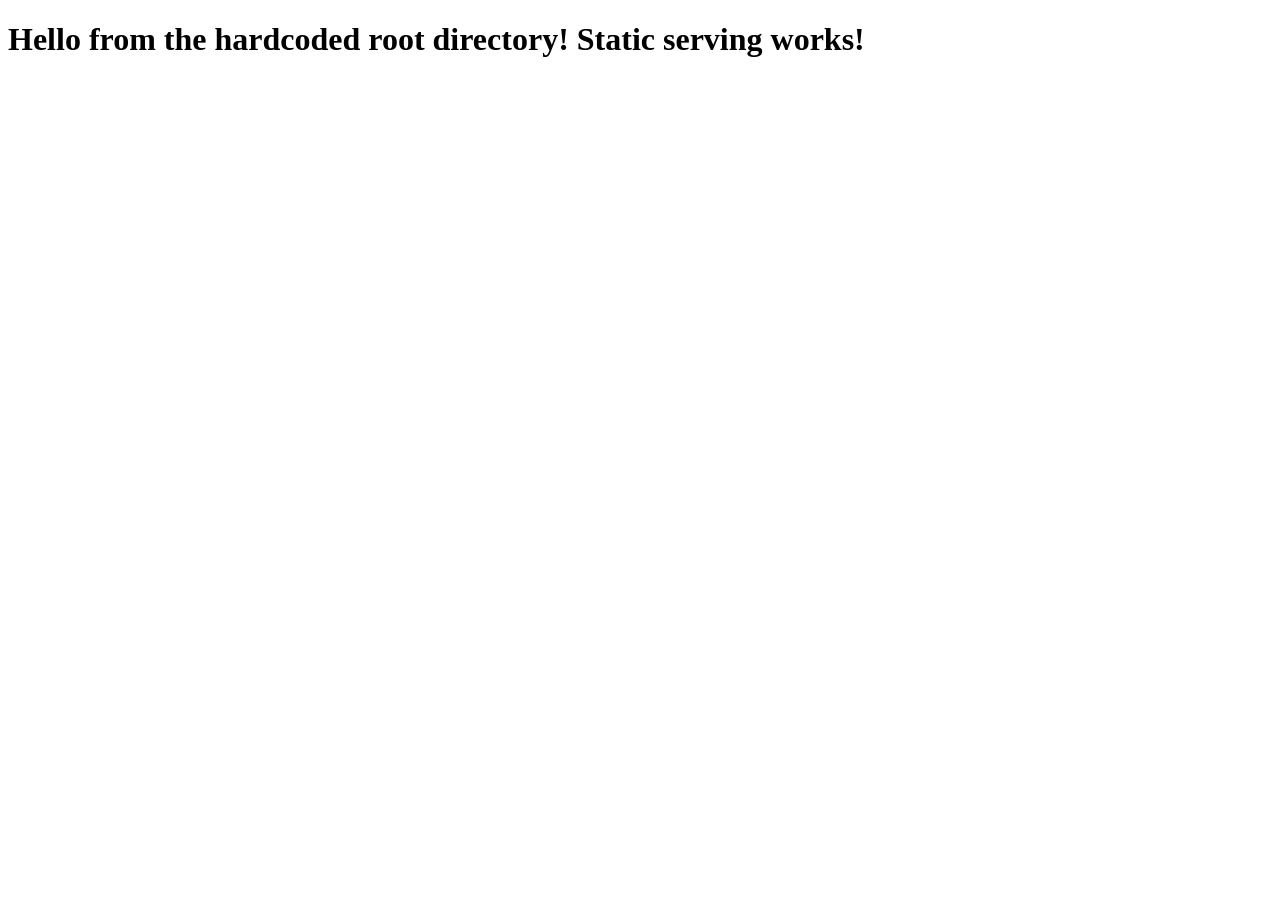
==== www/index.html @ 0a01887b "File for test" ====
<!DOCTYPE html>
<html lang="en">
<head>
    <meta charset="UTF-8">
    <meta name="viewport" content="width=device-width, initial-scale=1.0">
    <title>Document</title>
</head>
<body>
    <h1>Hello from the hardcoded root directory! Static serving works!</h1>
</body>
</html>
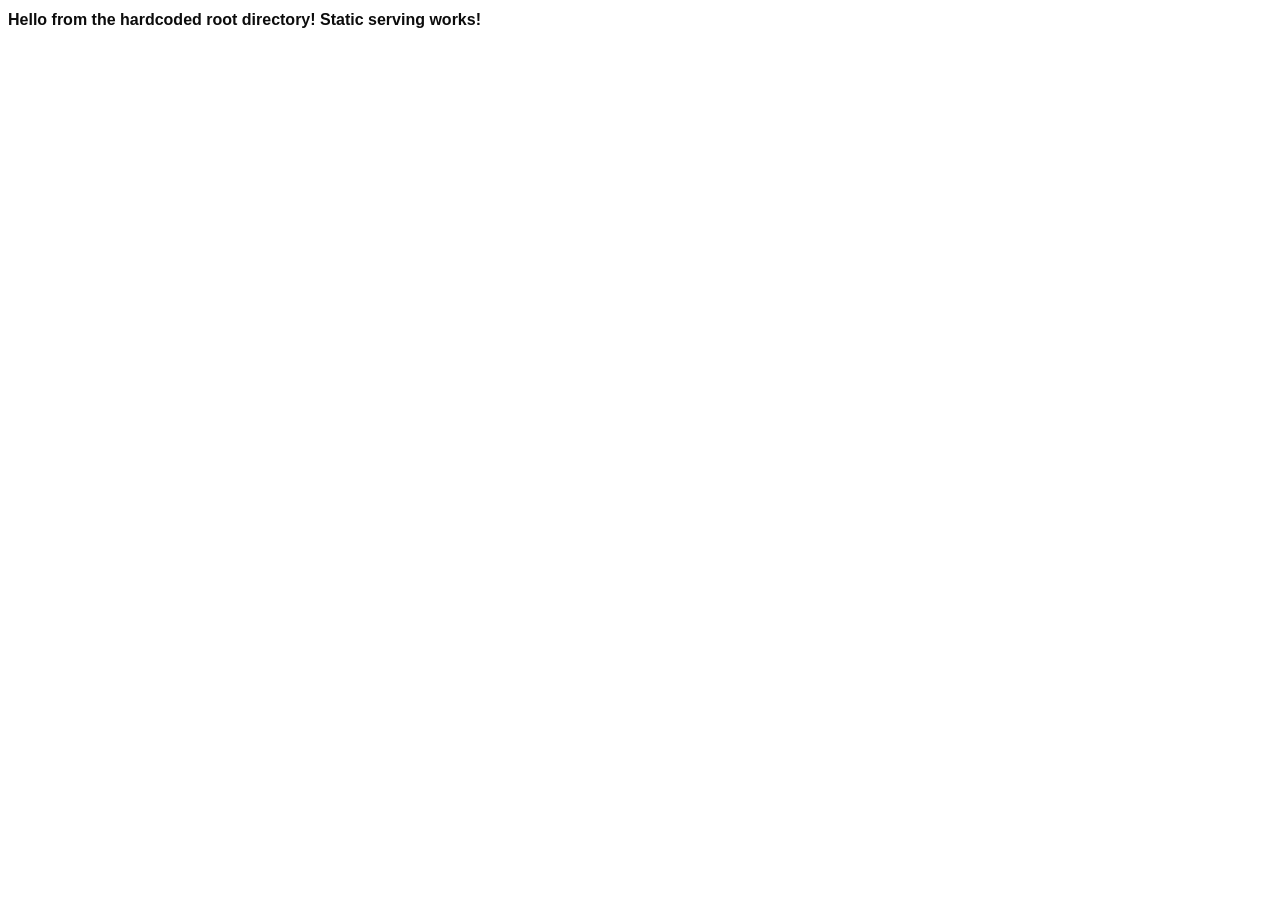
==== commit 98ced638: "Test Prettier extension" ====
--- a/www/index.html
+++ b/www/index.html
@@ -1,11 +1,17 @@
 <!DOCTYPE html>
 <html lang="en">
+
 <head>
     <meta charset="UTF-8">
     <meta name="viewport" content="width=device-width, initial-scale=1.0">
+    <link rel="stylesheet" href="style.css">
     <title>Document</title>
 </head>
+
 <body>
     <h1>Hello from the hardcoded root directory! Static serving works!</h1>
+
+    <script src="index.js"></script>
 </body>
+
 </html>
--- a/www/style.css
+++ b/www/style.css
@@ -0,0 +1,7 @@
+
+h1 {
+    font-family: 'Segoe UI', Tahoma, Geneva, Verdana, sans-serif;
+    font-size: medium;
+    font-weight: bold;
+    color: rgb(12, 12, 12);
+}
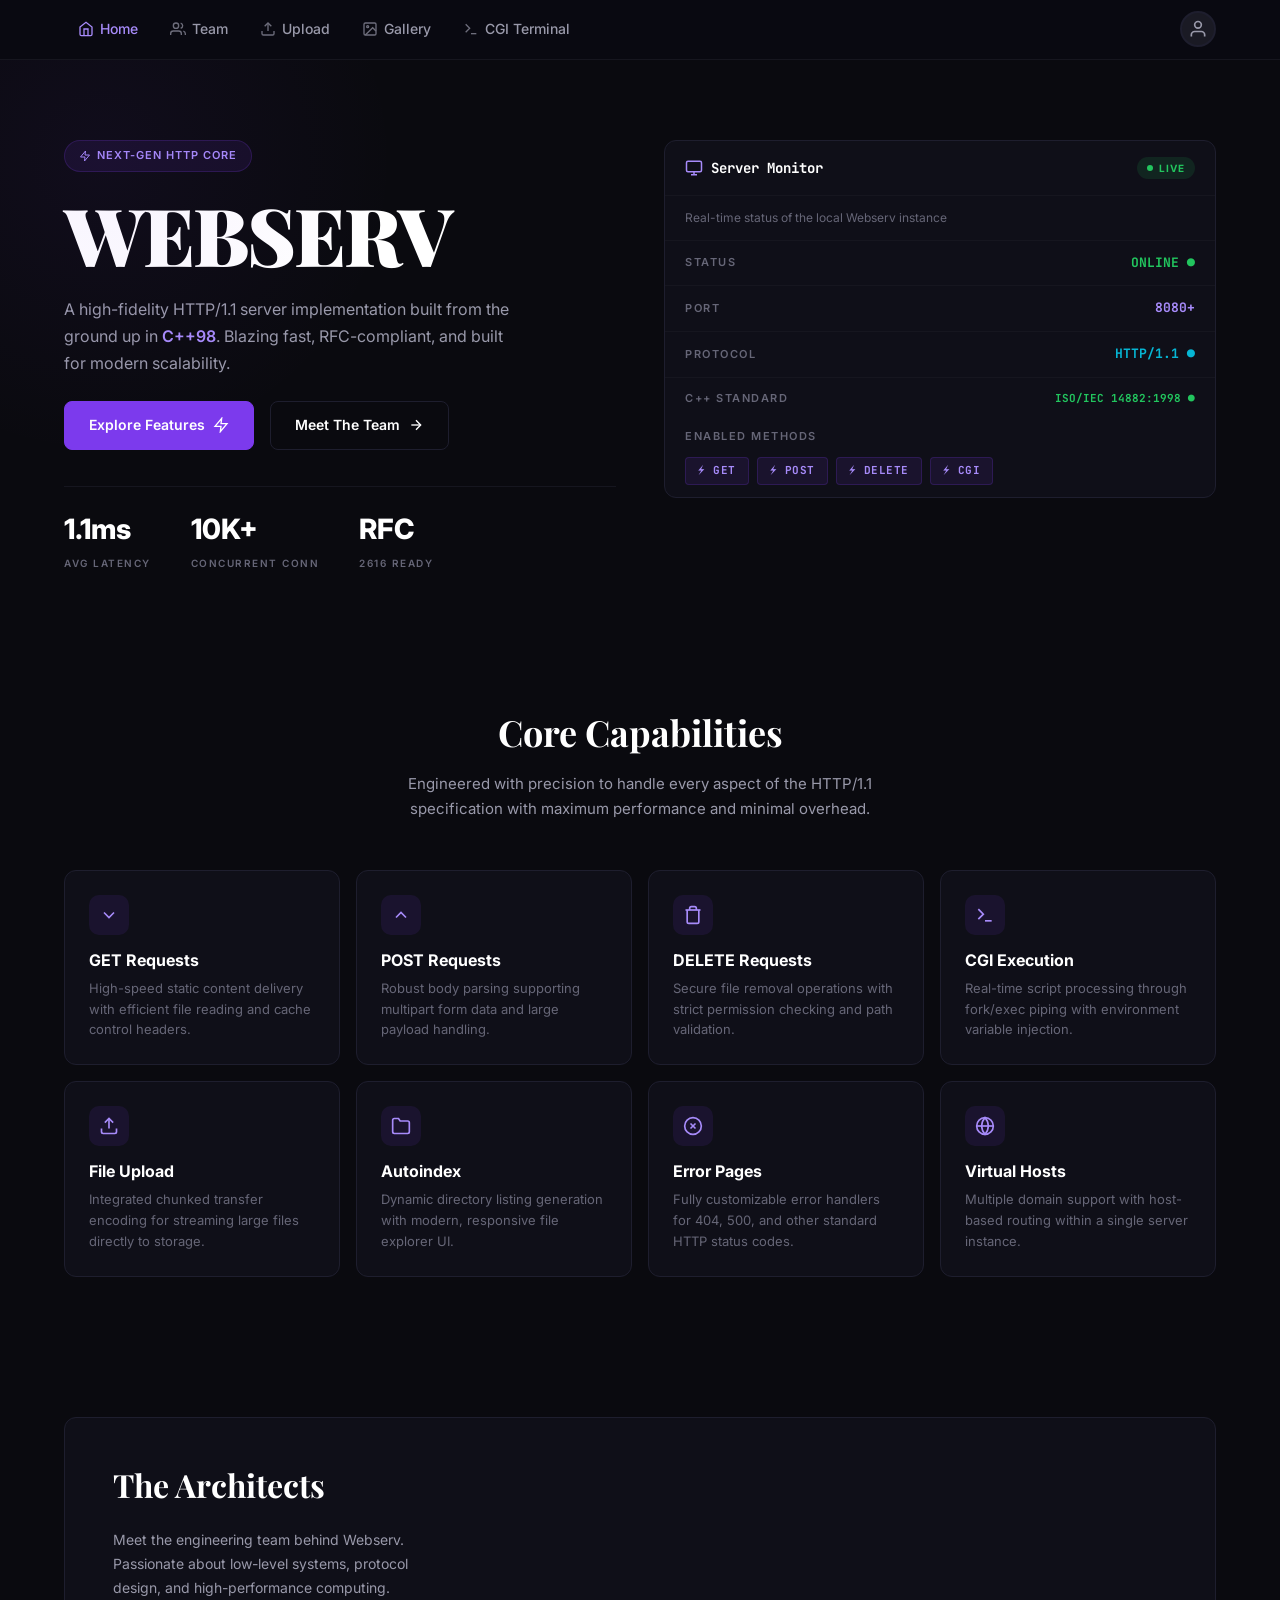
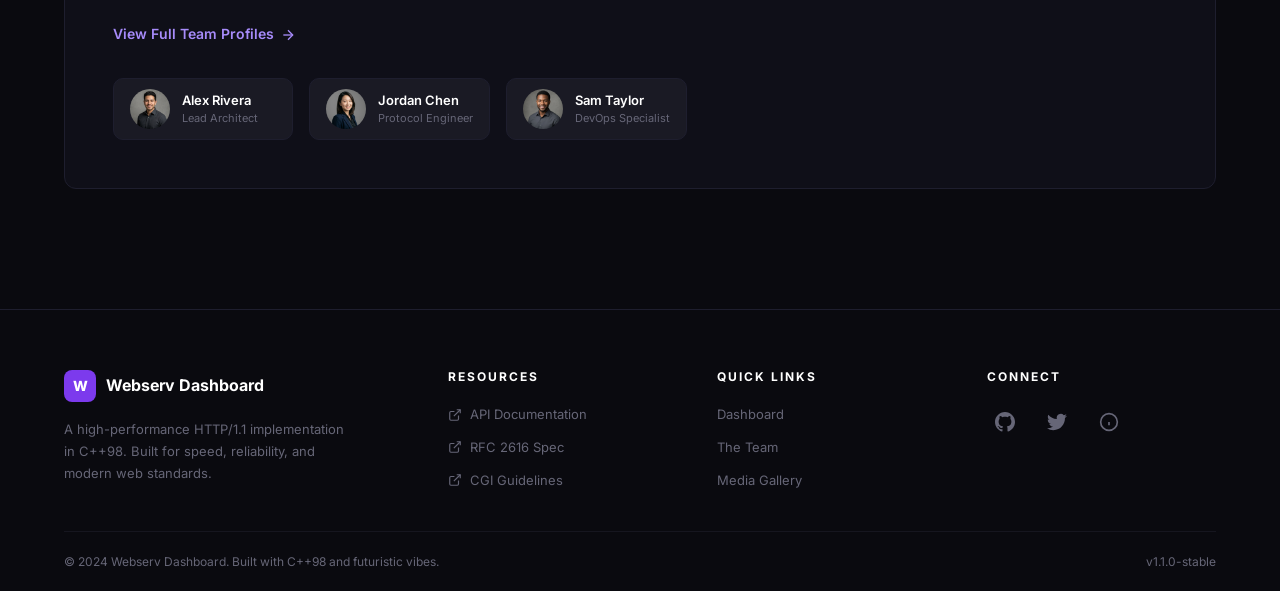
==== commit 356c57d5: "Interface work perfectly" ====
--- a/www/index.html
+++ b/www/index.html
@@ -1,17 +1,315 @@
 <!DOCTYPE html>
 <html lang="en">
-
 <head>
-    <meta charset="UTF-8">
-    <meta name="viewport" content="width=device-width, initial-scale=1.0">
-    <link rel="stylesheet" href="style.css">
-    <title>Document</title>
+  <meta charset="UTF-8">
+  <meta name="viewport" content="width=device-width, initial-scale=1.0">
+  <meta name="description" content="Webserv Dashboard — A high-fidelity HTTP/1.1 server implementation built from the ground up in C++98. Blazing fast, RFC-compliant, and built for modern scalability.">
+  <title>Webserv Dashboard — Home</title>
+  <link rel="stylesheet" href="index.css">
+  <link rel="stylesheet" href="home.css">
 </head>
-
 <body>
-    <h1>Hello from the hardcoded root directory! Static serving works!</h1>
-
-    <script src="index.js"></script>
+  <!-- ========== NAVBAR ========== -->
+  <nav class="navbar" id="navbar">
+    <div class="container">
+      <div class="nav-links" id="navLinks">
+        <a href="index.html" class="nav-link active" id="nav-home">
+          <svg class="nav-icon" viewBox="0 0 24 24" fill="none" stroke="currentColor" stroke-width="2"><path d="M3 9l9-7 9 7v11a2 2 0 0 1-2 2H5a2 2 0 0 1-2-2z"/><polyline points="9 22 9 12 15 12 15 22"/></svg>
+          Home
+        </a>
+        <a href="team.html" class="nav-link" id="nav-team">
+          <svg class="nav-icon" viewBox="0 0 24 24" fill="none" stroke="currentColor" stroke-width="2"><path d="M17 21v-2a4 4 0 0 0-4-4H5a4 4 0 0 0-4 4v2"/><circle cx="9" cy="7" r="4"/><path d="M23 21v-2a4 4 0 0 0-3-3.87"/><path d="M16 3.13a4 4 0 0 1 0 7.75"/></svg>
+          Team
+        </a>
+        <a href="upload.html" class="nav-link" id="nav-upload">
+          <svg class="nav-icon" viewBox="0 0 24 24" fill="none" stroke="currentColor" stroke-width="2"><path d="M21 15v4a2 2 0 0 1-2 2H5a2 2 0 0 1-2-2v-4"/><polyline points="17 8 12 3 7 8"/><line x1="12" y1="3" x2="12" y2="15"/></svg>
+          Upload
+        </a>
+        <a href="gallery.html" class="nav-link" id="nav-gallery">
+          <svg class="nav-icon" viewBox="0 0 24 24" fill="none" stroke="currentColor" stroke-width="2"><rect x="3" y="3" width="18" height="18" rx="2" ry="2"/><circle cx="8.5" cy="8.5" r="1.5"/><polyline points="21 15 16 10 5 21"/></svg>
+          Gallery
+        </a>
+        <a href="cgi.html" class="nav-link" id="nav-cgi">
+          <svg class="nav-icon" viewBox="0 0 24 24" fill="none" stroke="currentColor" stroke-width="2"><polyline points="4 17 10 11 4 5"/><line x1="12" y1="19" x2="20" y2="19"/></svg>
+          CGI Terminal
+        </a>
+      </div>
+      <div class="nav-avatar" id="navAvatar">
+        <svg viewBox="0 0 24 24" fill="none" stroke="currentColor" stroke-width="2" width="20" height="20"><path d="M20 21v-2a4 4 0 0 0-4-4H8a4 4 0 0 0-4 4v2"/><circle cx="12" cy="7" r="4"/></svg>
+      </div>
+      <button class="nav-hamburger" id="navHamburger" aria-label="Toggle navigation menu">
+        <span></span><span></span><span></span>
+      </button>
+    </div>
+  </nav>
+
+  <!-- ========== MAIN CONTENT ========== -->
+  <main class="page-content">
+
+    <!-- HERO SECTION -->
+    <section class="hero" id="hero">
+      <div class="container">
+        <div class="hero-grid">
+          <!-- Left Column -->
+          <div class="hero-content">
+            <span class="hero-badge">
+              <svg width="12" height="12" viewBox="0 0 24 24" fill="none" stroke="currentColor" stroke-width="2"><polygon points="13 2 3 14 12 14 11 22 21 10 12 10 13 2"/></svg>
+              Next-Gen HTTP Core
+            </span>
+            <h1 class="hero-title">WEBSERV</h1>
+            <p class="hero-description">
+              A high-fidelity HTTP/1.1 server implementation built from the ground up in <strong>C++98</strong>. Blazing fast, RFC-compliant, and built for modern scalability.
+            </p>
+            <div class="hero-actions">
+              <a href="#capabilities" class="btn btn-primary" id="btn-explore">
+                Explore Features
+                <svg width="16" height="16" viewBox="0 0 24 24" fill="none" stroke="currentColor" stroke-width="2"><polygon points="13 2 3 14 12 14 11 22 21 10 12 10 13 2"/></svg>
+              </a>
+              <a href="team.html" class="btn btn-ghost" id="btn-team">
+                Meet The Team
+                <svg width="16" height="16" viewBox="0 0 24 24" fill="none" stroke="currentColor" stroke-width="2"><line x1="5" y1="12" x2="19" y2="12"/><polyline points="12 5 19 12 12 19"/></svg>
+              </a>
+            </div>
+            <div class="hero-stats">
+              <div class="hero-stat">
+                <span class="hero-stat-value">1.1ms</span>
+                <span class="hero-stat-label">Avg Latency</span>
+              </div>
+              <div class="hero-stat">
+                <span class="hero-stat-value">10K+</span>
+                <span class="hero-stat-label">Concurrent Conn</span>
+              </div>
+              <div class="hero-stat">
+                <span class="hero-stat-value">RFC</span>
+                <span class="hero-stat-label">2616 Ready</span>
+              </div>
+            </div>
+          </div>
+
+          <!-- Right Column — Server Monitor -->
+          <div class="server-monitor" id="serverMonitor">
+            <div class="server-monitor-header">
+              <div class="server-monitor-title">
+                <svg viewBox="0 0 24 24" fill="none" stroke="currentColor" stroke-width="2"><rect x="2" y="3" width="20" height="14" rx="2" ry="2"/><line x1="8" y1="21" x2="16" y2="21"/><line x1="12" y1="17" x2="12" y2="21"/></svg>
+                Server Monitor
+              </div>
+              <span class="live-badge">
+                <span class="live-dot"></span>
+                LIVE
+              </span>
+            </div>
+            <div class="server-monitor-desc">
+              Real-time status of the local Webserv instance
+            </div>
+            <div class="server-monitor-rows">
+              <div class="monitor-row">
+                <span class="monitor-label">Status</span>
+                <span class="monitor-value">ONLINE ●</span>
+              </div>
+              <div class="monitor-row">
+                <span class="monitor-label">Port</span>
+                <span class="monitor-value purple">8080+</span>
+              </div>
+              <div class="monitor-row">
+                <span class="monitor-label">Protocol</span>
+                <span class="monitor-value cyan">HTTP/1.1 ●</span>
+              </div>
+              <div class="monitor-row">
+                <span class="monitor-label">C++ Standard</span>
+                <span class="monitor-value" style="color: var(--accent-green); font-size: 11px;">ISO/IEC 14882:1998 ●</span>
+              </div>
+            </div>
+            <div class="monitor-methods-label">Enabled Methods</div>
+            <div class="monitor-methods">
+              <span class="method-badge">⚡ GET</span>
+              <span class="method-badge">⚡ POST</span>
+              <span class="method-badge">⚡ DELETE</span>
+              <span class="method-badge">⚡ CGI</span>
+            </div>
+          </div>
+        </div>
+      </div>
+    </section>
+
+    <!-- CORE CAPABILITIES -->
+    <section class="capabilities" id="capabilities">
+      <div class="container">
+        <div class="capabilities-header">
+          <h2 class="font-serif">Core Capabilities</h2>
+          <p>Engineered with precision to handle every aspect of the HTTP/1.1 specification with maximum performance and minimal overhead.</p>
+        </div>
+        <div class="capabilities-grid">
+          <!-- Card 1 -->
+          <div class="capability-card" id="cap-get">
+            <div class="capability-icon">
+              <svg viewBox="0 0 24 24" fill="none" stroke="currentColor" stroke-width="2"><polyline points="6 9 12 15 18 9"/></svg>
+            </div>
+            <h3>GET Requests</h3>
+            <p>High-speed static content delivery with efficient file reading and cache control headers.</p>
+          </div>
+          <!-- Card 2 -->
+          <div class="capability-card" id="cap-post">
+            <div class="capability-icon">
+              <svg viewBox="0 0 24 24" fill="none" stroke="currentColor" stroke-width="2"><polyline points="18 15 12 9 6 15"/></svg>
+            </div>
+            <h3>POST Requests</h3>
+            <p>Robust body parsing supporting multipart form data and large payload handling.</p>
+          </div>
+          <!-- Card 3 -->
+          <div class="capability-card" id="cap-delete">
+            <div class="capability-icon">
+              <svg viewBox="0 0 24 24" fill="none" stroke="currentColor" stroke-width="2"><polyline points="3 6 5 6 21 6"/><path d="M19 6v14a2 2 0 0 1-2 2H7a2 2 0 0 1-2-2V6m3 0V4a2 2 0 0 1 2-2h4a2 2 0 0 1 2 2v2"/></svg>
+            </div>
+            <h3>DELETE Requests</h3>
+            <p>Secure file removal operations with strict permission checking and path validation.</p>
+          </div>
+          <!-- Card 4 -->
+          <div class="capability-card" id="cap-cgi">
+            <div class="capability-icon">
+              <svg viewBox="0 0 24 24" fill="none" stroke="currentColor" stroke-width="2"><polyline points="4 17 10 11 4 5"/><line x1="12" y1="19" x2="20" y2="19"/></svg>
+            </div>
+            <h3>CGI Execution</h3>
+            <p>Real-time script processing through fork/exec piping with environment variable injection.</p>
+          </div>
+          <!-- Card 5 -->
+          <div class="capability-card" id="cap-upload">
+            <div class="capability-icon">
+              <svg viewBox="0 0 24 24" fill="none" stroke="currentColor" stroke-width="2"><path d="M21 15v4a2 2 0 0 1-2 2H5a2 2 0 0 1-2-2v-4"/><polyline points="17 8 12 3 7 8"/><line x1="12" y1="3" x2="12" y2="15"/></svg>
+            </div>
+            <h3>File Upload</h3>
+            <p>Integrated chunked transfer encoding for streaming large files directly to storage.</p>
+          </div>
+          <!-- Card 6 -->
+          <div class="capability-card" id="cap-autoindex">
+            <div class="capability-icon">
+              <svg viewBox="0 0 24 24" fill="none" stroke="currentColor" stroke-width="2"><path d="M22 19a2 2 0 0 1-2 2H4a2 2 0 0 1-2-2V5a2 2 0 0 1 2-2h5l2 3h9a2 2 0 0 1 2 2z"/></svg>
+            </div>
+            <h3>Autoindex</h3>
+            <p>Dynamic directory listing generation with modern, responsive file explorer UI.</p>
+          </div>
+          <!-- Card 7 -->
+          <div class="capability-card" id="cap-error">
+            <div class="capability-icon">
+              <svg viewBox="0 0 24 24" fill="none" stroke="currentColor" stroke-width="2"><circle cx="12" cy="12" r="10"/><line x1="15" y1="9" x2="9" y2="15"/><line x1="9" y1="9" x2="15" y2="15"/></svg>
+            </div>
+            <h3>Error Pages</h3>
+            <p>Fully customizable error handlers for 404, 500, and other standard HTTP status codes.</p>
+          </div>
+          <!-- Card 8 -->
+          <div class="capability-card" id="cap-vhosts">
+            <div class="capability-icon">
+              <svg viewBox="0 0 24 24" fill="none" stroke="currentColor" stroke-width="2"><circle cx="12" cy="12" r="10"/><line x1="2" y1="12" x2="22" y2="12"/><path d="M12 2a15.3 15.3 0 0 1 4 10 15.3 15.3 0 0 1-4 10 15.3 15.3 0 0 1-4-10 15.3 15.3 0 0 1 4-10z"/></svg>
+            </div>
+            <h3>Virtual Hosts</h3>
+            <p>Multiple domain support with host-based routing within a single server instance.</p>
+          </div>
+        </div>
+      </div>
+    </section>
+
+    <!-- ARCHITECTS PREVIEW -->
+    <section class="architects-preview" id="architectsPreview">
+      <div class="container">
+        <div class="architects-card">
+          <h2 class="font-serif">The Architects</h2>
+          <p>Meet the engineering team behind Webserv. Passionate about low-level systems, protocol design, and high-performance computing.</p>
+          <a href="team.html" class="architects-link" id="link-team-profiles">
+            View Full Team Profiles
+            <svg width="16" height="16" viewBox="0 0 24 24" fill="none" stroke="currentColor" stroke-width="2"><line x1="5" y1="12" x2="19" y2="12"/><polyline points="12 5 19 12 12 19"/></svg>
+          </a>
+          <div class="architects-members">
+            <div class="architect-mini">
+              <div class="architect-mini-avatar">
+                <img src="assets/avatar-alex.png" alt="Alex Rivera" loading="lazy">
+              </div>
+              <div class="architect-mini-info">
+                <span class="architect-mini-name">Alex Rivera</span>
+                <span class="architect-mini-role">Lead Architect</span>
+              </div>
+            </div>
+            <div class="architect-mini">
+              <div class="architect-mini-avatar">
+                <img src="assets/avatar-elena.png" alt="Jordan Chen" loading="lazy">
+              </div>
+              <div class="architect-mini-info">
+                <span class="architect-mini-name">Jordan Chen</span>
+                <span class="architect-mini-role">Protocol Engineer</span>
+              </div>
+            </div>
+            <div class="architect-mini">
+              <div class="architect-mini-avatar">
+                <img src="assets/avatar-marcus.png" alt="Sam Taylor" loading="lazy">
+              </div>
+              <div class="architect-mini-info">
+                <span class="architect-mini-name">Sam Taylor</span>
+                <span class="architect-mini-role">DevOps Specialist</span>
+              </div>
+            </div>
+          </div>
+        </div>
+      </div>
+    </section>
+
+  </main>
+
+  <!-- ========== FOOTER ========== -->
+  <footer class="footer" id="footer">
+    <div class="container">
+      <div class="footer-grid">
+        <div class="footer-brand">
+          <a href="index.html" class="footer-logo">
+            <div class="footer-logo-icon">W</div>
+            <span class="footer-logo-text">Webserv Dashboard</span>
+          </a>
+          <p class="footer-desc">A high-performance HTTP/1.1 implementation in C++98. Built for speed, reliability, and modern web standards.</p>
+        </div>
+        <div class="footer-column">
+          <h4>Resources</h4>
+          <ul>
+            <li><a href="#">
+              <svg width="14" height="14" viewBox="0 0 24 24" fill="none" stroke="currentColor" stroke-width="2"><path d="M18 13v6a2 2 0 0 1-2 2H5a2 2 0 0 1-2-2V8a2 2 0 0 1 2-2h6"/><polyline points="15 3 21 3 21 9"/><line x1="10" y1="14" x2="21" y2="3"/></svg>
+              API Documentation
+            </a></li>
+            <li><a href="#">
+              <svg width="14" height="14" viewBox="0 0 24 24" fill="none" stroke="currentColor" stroke-width="2"><path d="M18 13v6a2 2 0 0 1-2 2H5a2 2 0 0 1-2-2V8a2 2 0 0 1 2-2h6"/><polyline points="15 3 21 3 21 9"/><line x1="10" y1="14" x2="21" y2="3"/></svg>
+              RFC 2616 Spec
+            </a></li>
+            <li><a href="#">
+              <svg width="14" height="14" viewBox="0 0 24 24" fill="none" stroke="currentColor" stroke-width="2"><path d="M18 13v6a2 2 0 0 1-2 2H5a2 2 0 0 1-2-2V8a2 2 0 0 1 2-2h6"/><polyline points="15 3 21 3 21 9"/><line x1="10" y1="14" x2="21" y2="3"/></svg>
+              CGI Guidelines
+            </a></li>
+          </ul>
+        </div>
+        <div class="footer-column">
+          <h4>Quick Links</h4>
+          <ul>
+            <li><a href="index.html">Dashboard</a></li>
+            <li><a href="team.html">The Team</a></li>
+            <li><a href="gallery.html">Media Gallery</a></li>
+          </ul>
+        </div>
+        <div class="footer-column">
+          <h4>Connect</h4>
+          <div class="footer-social">
+            <a href="#" aria-label="GitHub">
+              <svg viewBox="0 0 24 24" fill="currentColor"><path d="M12 0c-6.626 0-12 5.373-12 12 0 5.302 3.438 9.8 8.207 11.387.599.111.793-.261.793-.577v-2.234c-3.338.726-4.033-1.416-4.033-1.416-.546-1.387-1.333-1.756-1.333-1.756-1.089-.745.083-.729.083-.729 1.205.084 1.839 1.237 1.839 1.237 1.07 1.834 2.807 1.304 3.492.997.107-.775.418-1.305.762-1.604-2.665-.305-5.467-1.334-5.467-5.931 0-1.311.469-2.381 1.236-3.221-.124-.303-.535-1.524.117-3.176 0 0 1.008-.322 3.301 1.23.957-.266 1.983-.399 3.003-.404 1.02.005 2.047.138 3.006.404 2.291-1.552 3.297-1.23 3.297-1.23.653 1.653.242 2.874.118 3.176.77.84 1.235 1.911 1.235 3.221 0 4.609-2.807 5.624-5.479 5.921.43.372.823 1.102.823 2.222v3.293c0 .319.192.694.801.576 4.765-1.589 8.199-6.086 8.199-11.386 0-6.627-5.373-12-12-12z"/></svg>
+            </a>
+            <a href="#" aria-label="Twitter">
+              <svg viewBox="0 0 24 24" fill="currentColor"><path d="M23.953 4.57a10 10 0 01-2.825.775 4.958 4.958 0 002.163-2.723c-.951.555-2.005.959-3.127 1.184a4.92 4.92 0 00-8.384 4.482C7.69 8.095 4.067 6.13 1.64 3.162a4.822 4.822 0 00-.666 2.475c0 1.71.87 3.213 2.188 4.096a4.904 4.904 0 01-2.228-.616v.06a4.923 4.923 0 003.946 4.827 4.996 4.996 0 01-2.212.085 4.936 4.936 0 004.604 3.417 9.867 9.867 0 01-6.102 2.105c-.39 0-.779-.023-1.17-.067a13.995 13.995 0 007.557 2.209c9.053 0 13.998-7.496 13.998-13.985 0-.21 0-.42-.015-.63A9.935 9.935 0 0024 4.59z"/></svg>
+            </a>
+            <a href="#" aria-label="Info">
+              <svg viewBox="0 0 24 24" fill="none" stroke="currentColor" stroke-width="2"><circle cx="12" cy="12" r="10"/><line x1="12" y1="16" x2="12" y2="12"/><line x1="12" y1="8" x2="12.01" y2="8"/></svg>
+            </a>
+          </div>
+        </div>
+      </div>
+      <div class="footer-bottom">
+        <span>© 2024 Webserv Dashboard. Built with C++98 and futuristic vibes.</span>
+        <span>v1.1.0-stable</span>
+      </div>
+    </div>
+  </footer>
+
+  <script src="main.js"></script>
 </body>
-
-</html>+</html>
--- a/www/index.css
+++ b/www/index.css
@@ -0,0 +1,627 @@
+/* ============================================
+   WEBSERV DASHBOARD — Design System & Globals
+   ============================================ */
+
+/* ---------- Google Fonts ---------- */
+@import url('https://fonts.googleapis.com/css2?family=Inter:wght@400;500;600;700;800;900&family=Playfair+Display:wght@700;800;900&family=JetBrains+Mono:wght@400;500;600;700&display=swap');
+
+/* ---------- CSS Custom Properties ---------- */
+:root {
+  /* Backgrounds */
+  --bg-primary: #0a0a0f;
+  --bg-secondary: #111118;
+  --bg-tertiary: #1a1a24;
+  --bg-navbar: rgba(10, 10, 18, 0.85);
+  --bg-card: #0f0f18;
+  --bg-card-hover: #141420;
+  --bg-input: #12121c;
+
+  /* Borders */
+  --border-default: #1e1e2e;
+  --border-subtle: #16161f;
+  --border-accent: #6c2bd9;
+  --border-hover: #2a2a3e;
+
+  /* Text */
+  --text-primary: #ffffff;
+  --text-secondary: #9999aa;
+  --text-muted: #666677;
+  --text-label: #555566;
+
+  /* Accents */
+  --accent-purple: #7c3aed;
+  --accent-purple-dark: #6d28d9;
+  --accent-purple-light: #a78bfa;
+  --accent-purple-bg: rgba(124, 58, 237, 0.1);
+  --accent-purple-bg-strong: rgba(124, 58, 237, 0.15);
+  --accent-green: #22c55e;
+  --accent-green-bg: rgba(34, 197, 94, 0.12);
+  --accent-red: #ef4444;
+  --accent-red-bg: rgba(239, 68, 68, 0.1);
+  --accent-cyan: #06b6d4;
+  --accent-cyan-bg: rgba(6, 182, 212, 0.1);
+  --accent-orange: #f59e0b;
+  --accent-orange-bg: rgba(245, 158, 11, 0.1);
+  --accent-blue: #3b82f6;
+  --accent-blue-bg: rgba(59, 130, 246, 0.1);
+  --accent-yellow: #eab308;
+  --accent-yellow-bg: rgba(234, 179, 8, 0.1);
+
+  /* Spacing */
+  --section-padding: 80px;
+  --container-width: 1200px;
+  --card-padding: 24px;
+  --card-radius: 12px;
+  --btn-radius: 8px;
+  --badge-radius: 6px;
+  --navbar-height: 60px;
+
+  /* Shadows */
+  --shadow-card: 0 4px 24px rgba(0, 0, 0, 0.3);
+  --shadow-card-hover: 0 8px 32px rgba(0, 0, 0, 0.4);
+  --shadow-purple: 0 0 20px rgba(124, 58, 237, 0.15);
+
+  /* Transitions */
+  --transition-fast: 0.15s ease;
+  --transition-default: 0.25s ease;
+  --transition-slow: 0.4s ease;
+}
+
+/* ---------- Reset & Base ---------- */
+*,
+*::before,
+*::after {
+  margin: 0;
+  padding: 0;
+  box-sizing: border-box;
+}
+
+html {
+  scroll-behavior: smooth;
+  -webkit-font-smoothing: antialiased;
+  -moz-osx-font-smoothing: grayscale;
+}
+
+body {
+  font-family: 'Inter', -apple-system, BlinkMacSystemFont, 'Segoe UI', sans-serif;
+  background-color: var(--bg-primary);
+  color: var(--text-secondary);
+  font-size: 14px;
+  line-height: 1.6;
+  min-height: 100vh;
+  overflow-x: hidden;
+}
+
+a {
+  color: var(--accent-purple-light);
+  text-decoration: none;
+  transition: color var(--transition-fast);
+}
+
+a:hover {
+  color: var(--accent-purple);
+}
+
+img {
+  max-width: 100%;
+  display: block;
+}
+
+ul, ol {
+  list-style: none;
+}
+
+button {
+  font-family: inherit;
+  cursor: pointer;
+  border: none;
+  outline: none;
+}
+
+input, textarea, select {
+  font-family: inherit;
+  outline: none;
+}
+
+/* ---------- Typography ---------- */
+h1, h2, h3, h4, h5, h6 {
+  color: var(--text-primary);
+  line-height: 1.2;
+}
+
+.font-serif {
+  font-family: 'Playfair Display', Georgia, serif;
+}
+
+.font-mono {
+  font-family: 'JetBrains Mono', 'Fira Code', monospace;
+}
+
+.text-label {
+  font-size: 11px;
+  font-weight: 600;
+  text-transform: uppercase;
+  letter-spacing: 1.5px;
+  color: var(--text-muted);
+}
+
+.text-accent {
+  color: var(--accent-purple-light);
+}
+
+.text-green {
+  color: var(--accent-green);
+}
+
+.text-red {
+  color: var(--accent-red);
+}
+
+/* ---------- Layout ---------- */
+.container {
+  max-width: var(--container-width);
+  margin: 0 auto;
+  padding: 0 24px;
+}
+
+.section {
+  padding: var(--section-padding) 0;
+}
+
+/* ---------- Buttons ---------- */
+.btn {
+  display: inline-flex;
+  align-items: center;
+  gap: 8px;
+  padding: 12px 24px;
+  border-radius: var(--btn-radius);
+  font-size: 14px;
+  font-weight: 600;
+  transition: all var(--transition-default);
+  border: 1px solid transparent;
+  white-space: nowrap;
+}
+
+.btn-primary {
+  background: var(--accent-purple);
+  color: var(--text-primary);
+  border-color: var(--accent-purple);
+}
+
+.btn-primary:hover {
+  background: var(--accent-purple-dark);
+  box-shadow: var(--shadow-purple);
+  transform: translateY(-1px);
+}
+
+.btn-ghost {
+  background: transparent;
+  color: var(--text-primary);
+  border-color: var(--border-default);
+}
+
+.btn-ghost:hover {
+  border-color: var(--accent-purple);
+  color: var(--accent-purple-light);
+  background: var(--accent-purple-bg);
+}
+
+.btn-sm {
+  padding: 8px 16px;
+  font-size: 13px;
+}
+
+.btn-danger {
+  background: transparent;
+  color: var(--accent-red);
+  border-color: var(--accent-red);
+}
+
+.btn-danger:hover {
+  background: var(--accent-red-bg);
+}
+
+/* ---------- Badges ---------- */
+.badge {
+  display: inline-flex;
+  align-items: center;
+  gap: 6px;
+  padding: 4px 12px;
+  border-radius: var(--badge-radius);
+  font-size: 11px;
+  font-weight: 600;
+  text-transform: uppercase;
+  letter-spacing: 1px;
+}
+
+.badge-purple {
+  background: var(--accent-purple-bg);
+  color: var(--accent-purple-light);
+  border: 1px solid rgba(124, 58, 237, 0.25);
+}
+
+.badge-green {
+  background: var(--accent-green-bg);
+  color: var(--accent-green);
+  border: 1px solid rgba(34, 197, 94, 0.25);
+}
+
+.badge-red {
+  background: var(--accent-red-bg);
+  color: var(--accent-red);
+}
+
+.badge-cyan {
+  background: var(--accent-cyan-bg);
+  color: var(--accent-cyan);
+}
+
+.badge-orange {
+  background: var(--accent-orange-bg);
+  color: var(--accent-orange);
+}
+
+.badge-blue {
+  background: var(--accent-blue-bg);
+  color: var(--accent-blue);
+}
+
+.badge-yellow {
+  background: var(--accent-yellow-bg);
+  color: var(--accent-yellow);
+}
+
+/* ---------- Cards ---------- */
+.card {
+  background: var(--bg-card);
+  border: 1px solid var(--border-default);
+  border-radius: var(--card-radius);
+  padding: var(--card-padding);
+  transition: all var(--transition-default);
+}
+
+.card:hover {
+  border-color: var(--border-hover);
+}
+
+.card-elevated {
+  background: var(--bg-secondary);
+  box-shadow: var(--shadow-card);
+}
+
+/* ============================================
+   NAVBAR
+   ============================================ */
+.navbar {
+  position: fixed;
+  top: 0;
+  left: 0;
+  right: 0;
+  z-index: 1000;
+  height: var(--navbar-height);
+  background: var(--bg-navbar);
+  backdrop-filter: blur(20px);
+  -webkit-backdrop-filter: blur(20px);
+  border-bottom: 1px solid var(--border-subtle);
+  display: flex;
+  align-items: center;
+}
+
+.navbar .container {
+  display: flex;
+  align-items: center;
+  justify-content: space-between;
+  width: 100%;
+}
+
+.nav-links {
+  display: flex;
+  align-items: center;
+  gap: 4px;
+}
+
+.nav-link {
+  display: flex;
+  align-items: center;
+  gap: 6px;
+  padding: 8px 14px;
+  border-radius: var(--btn-radius);
+  font-size: 14px;
+  font-weight: 500;
+  color: var(--text-secondary);
+  transition: all var(--transition-fast);
+  text-decoration: none;
+}
+
+.nav-link:hover {
+  color: var(--text-primary);
+  background: rgba(255, 255, 255, 0.05);
+}
+
+.nav-link.active {
+  color: var(--accent-purple-light);
+}
+
+.nav-link .nav-icon {
+  width: 16px;
+  height: 16px;
+  opacity: 0.7;
+}
+
+.nav-link.active .nav-icon {
+  opacity: 1;
+}
+
+.nav-avatar {
+  width: 36px;
+  height: 36px;
+  border-radius: 50%;
+  background: var(--bg-tertiary);
+  border: 2px solid var(--border-default);
+  display: flex;
+  align-items: center;
+  justify-content: center;
+  overflow: hidden;
+  cursor: pointer;
+  transition: border-color var(--transition-fast);
+}
+
+.nav-avatar:hover {
+  border-color: var(--accent-purple);
+}
+
+.nav-avatar img {
+  width: 100%;
+  height: 100%;
+  object-fit: cover;
+}
+
+/* Mobile hamburger */
+.nav-hamburger {
+  display: none;
+  flex-direction: column;
+  gap: 5px;
+  background: none;
+  padding: 4px;
+  cursor: pointer;
+}
+
+.nav-hamburger span {
+  display: block;
+  width: 22px;
+  height: 2px;
+  background: var(--text-secondary);
+  border-radius: 2px;
+  transition: all var(--transition-default);
+}
+
+/* ============================================
+   FOOTER
+   ============================================ */
+.footer {
+  border-top: 1px solid var(--border-default);
+  padding: 60px 0 0;
+  margin-top: 40px;
+}
+
+.footer-grid {
+  display: grid;
+  grid-template-columns: 1.5fr 1fr 1fr 1fr;
+  gap: 40px;
+  padding-bottom: 40px;
+}
+
+.footer-brand {
+  display: flex;
+  flex-direction: column;
+  gap: 16px;
+}
+
+.footer-logo {
+  display: flex;
+  align-items: center;
+  gap: 10px;
+  text-decoration: none;
+}
+
+.footer-logo-icon {
+  width: 32px;
+  height: 32px;
+  background: var(--accent-purple);
+  border-radius: 8px;
+  display: flex;
+  align-items: center;
+  justify-content: center;
+  font-weight: 800;
+  color: white;
+  font-size: 14px;
+}
+
+.footer-logo-text {
+  font-size: 16px;
+  font-weight: 700;
+  color: var(--text-primary);
+  font-family: 'Inter', sans-serif;
+}
+
+.footer-desc {
+  font-size: 13px;
+  color: var(--text-muted);
+  line-height: 1.7;
+  max-width: 280px;
+}
+
+.footer-column h4 {
+  font-size: 12px;
+  font-weight: 700;
+  text-transform: uppercase;
+  letter-spacing: 2px;
+  color: var(--text-primary);
+  margin-bottom: 20px;
+}
+
+.footer-column ul {
+  display: flex;
+  flex-direction: column;
+  gap: 12px;
+}
+
+.footer-column ul li a {
+  font-size: 13px;
+  color: var(--text-muted);
+  display: flex;
+  align-items: center;
+  gap: 8px;
+  transition: color var(--transition-fast);
+}
+
+.footer-column ul li a:hover {
+  color: var(--text-secondary);
+}
+
+.footer-social {
+  display: flex;
+  gap: 16px;
+  margin-top: 4px;
+}
+
+.footer-social a {
+  width: 36px;
+  height: 36px;
+  display: flex;
+  align-items: center;
+  justify-content: center;
+  color: var(--text-muted);
+  transition: color var(--transition-fast);
+}
+
+.footer-social a:hover {
+  color: var(--accent-purple-light);
+}
+
+.footer-social a svg {
+  width: 20px;
+  height: 20px;
+}
+
+.footer-bottom {
+  border-top: 1px solid var(--border-subtle);
+  padding: 20px 0;
+  display: flex;
+  justify-content: space-between;
+  align-items: center;
+  font-size: 12px;
+  color: var(--text-muted);
+}
+
+/* ============================================
+   PAGE OFFSET (for fixed navbar)
+   ============================================ */
+.page-content {
+  padding-top: var(--navbar-height);
+}
+
+/* ============================================
+   UTILITY CLASSES
+   ============================================ */
+.flex { display: flex; }
+.flex-col { flex-direction: column; }
+.items-center { align-items: center; }
+.justify-center { justify-content: center; }
+.justify-between { justify-content: space-between; }
+.gap-8 { gap: 8px; }
+.gap-12 { gap: 12px; }
+.gap-16 { gap: 16px; }
+.gap-20 { gap: 20px; }
+.gap-24 { gap: 24px; }
+.gap-32 { gap: 32px; }
+.text-center { text-align: center; }
+.w-full { width: 100%; }
+.relative { position: relative; }
+.overflow-hidden { overflow: hidden; }
+
+/* ---------- Glow / Decorative ---------- */
+.glow-line {
+  height: 1px;
+  background: linear-gradient(90deg, transparent, var(--accent-purple), transparent);
+  opacity: 0.3;
+}
+
+/* ============================================
+   RESPONSIVE — NAVBAR
+   ============================================ */
+@media (max-width: 768px) {
+  .nav-hamburger {
+    display: flex;
+  }
+
+  .nav-links {
+    position: fixed;
+    top: var(--navbar-height);
+    left: 0;
+    right: 0;
+    background: var(--bg-primary);
+    border-bottom: 1px solid var(--border-default);
+    flex-direction: column;
+    padding: 16px;
+    gap: 4px;
+    transform: translateY(-100%);
+    opacity: 0;
+    pointer-events: none;
+    transition: all var(--transition-default);
+  }
+
+  .nav-links.open {
+    transform: translateY(0);
+    opacity: 1;
+    pointer-events: all;
+  }
+
+  .nav-link {
+    width: 100%;
+    padding: 12px 16px;
+  }
+}
+
+/* ============================================
+   RESPONSIVE — FOOTER
+   ============================================ */
+@media (max-width: 1024px) {
+  .footer-grid {
+    grid-template-columns: 1fr 1fr;
+  }
+}
+
+@media (max-width: 640px) {
+  .footer-grid {
+    grid-template-columns: 1fr;
+    gap: 32px;
+  }
+
+  .footer-bottom {
+    flex-direction: column;
+    gap: 8px;
+    text-align: center;
+  }
+}
+
+/* ============================================
+   SCROLLBAR
+   ============================================ */
+::-webkit-scrollbar {
+  width: 8px;
+  height: 8px;
+}
+
+::-webkit-scrollbar-track {
+  background: var(--bg-primary);
+}
+
+::-webkit-scrollbar-thumb {
+  background: var(--border-default);
+  border-radius: 4px;
+}
+
+::-webkit-scrollbar-thumb:hover {
+  background: var(--border-hover);
+}
--- a/www/home.css
+++ b/www/home.css
@@ -0,0 +1,479 @@
+/* ============================================
+   HOME PAGE STYLES
+   ============================================ */
+
+/* ---------- Hero Section ---------- */
+.hero {
+  padding: 80px 0 60px;
+  position: relative;
+  overflow: hidden;
+}
+
+.hero::before {
+  content: '';
+  position: absolute;
+  top: -200px;
+  left: -200px;
+  width: 600px;
+  height: 600px;
+  background: radial-gradient(circle, rgba(124, 58, 237, 0.06) 0%, transparent 70%);
+  pointer-events: none;
+}
+
+.hero-grid {
+  display: grid;
+  grid-template-columns: 1fr 1fr;
+  gap: 48px;
+  align-items: start;
+}
+
+.hero-content {
+  display: flex;
+  flex-direction: column;
+  gap: 24px;
+}
+
+.hero-badge {
+  display: inline-flex;
+  align-items: center;
+  gap: 6px;
+  padding: 6px 14px;
+  background: var(--accent-purple-bg);
+  border: 1px solid rgba(124, 58, 237, 0.2);
+  border-radius: 20px;
+  font-size: 11px;
+  font-weight: 600;
+  color: var(--accent-purple-light);
+  text-transform: uppercase;
+  letter-spacing: 1px;
+  width: fit-content;
+}
+
+.hero-title {
+  font-family: 'Playfair Display', Georgia, serif;
+  font-size: 80px;
+  font-weight: 900;
+  color: var(--text-primary);
+  line-height: 0.95;
+  letter-spacing: -2px;
+}
+
+.hero-description {
+  font-size: 16px;
+  color: var(--text-secondary);
+  line-height: 1.7;
+  max-width: 460px;
+}
+
+.hero-description strong {
+  color: var(--accent-purple-light);
+  font-weight: 600;
+}
+
+.hero-actions {
+  display: flex;
+  gap: 16px;
+  align-items: center;
+}
+
+.hero-stats {
+  display: flex;
+  gap: 40px;
+  padding-top: 20px;
+  border-top: 1px solid var(--border-subtle);
+  margin-top: 12px;
+}
+
+.hero-stat {
+  display: flex;
+  flex-direction: column;
+  gap: 4px;
+}
+
+.hero-stat-value {
+  font-size: 28px;
+  font-weight: 800;
+  color: var(--text-primary);
+  font-family: 'Inter', sans-serif;
+}
+
+.hero-stat-label {
+  font-size: 10px;
+  font-weight: 600;
+  text-transform: uppercase;
+  letter-spacing: 1.5px;
+  color: var(--text-muted);
+}
+
+/* ---------- Server Monitor ---------- */
+.server-monitor {
+  background: var(--bg-card);
+  border: 1px solid var(--border-default);
+  border-radius: var(--card-radius);
+  overflow: hidden;
+}
+
+.server-monitor-header {
+  display: flex;
+  align-items: center;
+  justify-content: space-between;
+  padding: 16px 20px;
+  border-bottom: 1px solid var(--border-subtle);
+}
+
+.server-monitor-title {
+  display: flex;
+  align-items: center;
+  gap: 8px;
+  font-size: 14px;
+  font-weight: 700;
+  color: var(--text-primary);
+  font-family: 'JetBrains Mono', monospace;
+}
+
+.server-monitor-title svg {
+  width: 18px;
+  height: 18px;
+  color: var(--accent-purple-light);
+}
+
+.live-badge {
+  display: inline-flex;
+  align-items: center;
+  gap: 6px;
+  padding: 3px 10px;
+  background: var(--accent-green-bg);
+  border-radius: 12px;
+  font-size: 10px;
+  font-weight: 700;
+  color: var(--accent-green);
+  text-transform: uppercase;
+  letter-spacing: 1px;
+}
+
+.live-dot {
+  width: 6px;
+  height: 6px;
+  background: var(--accent-green);
+  border-radius: 50%;
+  animation: pulse 2s ease-in-out infinite;
+}
+
+@keyframes pulse {
+  0%, 100% { opacity: 1; }
+  50% { opacity: 0.4; }
+}
+
+.server-monitor-desc {
+  padding: 12px 20px;
+  font-size: 12px;
+  color: var(--text-muted);
+  border-bottom: 1px solid var(--border-subtle);
+}
+
+.server-monitor-rows {
+  padding: 0;
+}
+
+.monitor-row {
+  display: flex;
+  align-items: center;
+  justify-content: space-between;
+  padding: 12px 20px;
+  border-bottom: 1px solid var(--border-subtle);
+}
+
+.monitor-row:last-child {
+  border-bottom: none;
+}
+
+.monitor-label {
+  font-size: 11px;
+  font-weight: 600;
+  text-transform: uppercase;
+  letter-spacing: 1.5px;
+  color: var(--text-muted);
+}
+
+.monitor-value {
+  font-size: 13px;
+  font-weight: 700;
+  color: var(--accent-green);
+  font-family: 'JetBrains Mono', monospace;
+}
+
+.monitor-value.purple {
+  color: var(--accent-purple-light);
+}
+
+.monitor-value.cyan {
+  color: var(--accent-cyan);
+}
+
+.monitor-methods {
+  display: flex;
+  gap: 8px;
+  flex-wrap: wrap;
+  padding: 12px 20px;
+}
+
+.method-badge {
+  padding: 4px 12px;
+  background: var(--accent-purple-bg);
+  border: 1px solid rgba(124, 58, 237, 0.2);
+  border-radius: 4px;
+  font-size: 11px;
+  font-weight: 700;
+  color: var(--accent-purple-light);
+  font-family: 'JetBrains Mono', monospace;
+  text-transform: uppercase;
+  letter-spacing: 0.5px;
+}
+
+.monitor-methods-label {
+  padding: 8px 20px 0;
+  font-size: 11px;
+  font-weight: 600;
+  text-transform: uppercase;
+  letter-spacing: 1.5px;
+  color: var(--text-muted);
+}
+
+/* ---------- Core Capabilities ---------- */
+.capabilities {
+  padding: 80px 0;
+}
+
+.capabilities-header {
+  text-align: center;
+  margin-bottom: 48px;
+}
+
+.capabilities-header h2 {
+  font-family: 'Playfair Display', Georgia, serif;
+  font-size: 36px;
+  font-weight: 700;
+  margin-bottom: 16px;
+}
+
+.capabilities-header p {
+  font-size: 15px;
+  color: var(--text-secondary);
+  max-width: 560px;
+  margin: 0 auto;
+  line-height: 1.7;
+}
+
+.capabilities-grid {
+  display: grid;
+  grid-template-columns: repeat(4, 1fr);
+  gap: 16px;
+}
+
+.capability-card {
+  background: var(--bg-card);
+  border: 1px solid var(--border-default);
+  border-radius: var(--card-radius);
+  padding: 24px;
+  transition: all var(--transition-default);
+  cursor: default;
+}
+
+.capability-card:hover {
+  border-color: var(--border-hover);
+  background: var(--bg-card-hover);
+  transform: translateY(-2px);
+}
+
+.capability-icon {
+  width: 40px;
+  height: 40px;
+  background: var(--accent-purple-bg);
+  border-radius: 10px;
+  display: flex;
+  align-items: center;
+  justify-content: center;
+  margin-bottom: 16px;
+  color: var(--accent-purple-light);
+}
+
+.capability-icon svg {
+  width: 20px;
+  height: 20px;
+}
+
+.capability-card h3 {
+  font-size: 16px;
+  font-weight: 700;
+  margin-bottom: 8px;
+  font-family: 'Inter', sans-serif;
+}
+
+.capability-card p {
+  font-size: 13px;
+  color: var(--text-muted);
+  line-height: 1.6;
+}
+
+/* ---------- Architects Preview ---------- */
+.architects-preview {
+  padding: 60px 0 80px;
+}
+
+.architects-card {
+  background: var(--bg-card);
+  border: 1px solid var(--border-default);
+  border-radius: var(--card-radius);
+  padding: 48px;
+  display: flex;
+  flex-direction: column;
+  gap: 24px;
+}
+
+.architects-card h2 {
+  font-family: 'Playfair Display', Georgia, serif;
+  font-size: 32px;
+  font-weight: 700;
+}
+
+.architects-card > p {
+  font-size: 14px;
+  color: var(--text-secondary);
+  max-width: 340px;
+  line-height: 1.7;
+}
+
+.architects-link {
+  display: inline-flex;
+  align-items: center;
+  gap: 6px;
+  font-size: 14px;
+  font-weight: 600;
+  color: var(--accent-purple-light);
+  transition: gap var(--transition-fast);
+}
+
+.architects-link:hover {
+  gap: 10px;
+}
+
+.architects-members {
+  display: flex;
+  gap: 16px;
+  margin-top: 8px;
+}
+
+.architect-mini {
+  display: flex;
+  align-items: center;
+  gap: 12px;
+  background: var(--bg-tertiary);
+  border: 1px solid var(--border-default);
+  border-radius: 10px;
+  padding: 10px 16px;
+  min-width: 180px;
+}
+
+.architect-mini-avatar {
+  width: 40px;
+  height: 40px;
+  border-radius: 50%;
+  overflow: hidden;
+  flex-shrink: 0;
+  background: var(--bg-secondary);
+}
+
+.architect-mini-avatar img {
+  width: 100%;
+  height: 100%;
+  object-fit: cover;
+}
+
+.architect-mini-info {
+  display: flex;
+  flex-direction: column;
+}
+
+.architect-mini-name {
+  font-size: 13px;
+  font-weight: 600;
+  color: var(--text-primary);
+}
+
+.architect-mini-role {
+  font-size: 11px;
+  color: var(--text-muted);
+}
+
+/* ============================================
+   RESPONSIVE — HOME
+   ============================================ */
+@media (max-width: 1024px) {
+  .hero-grid {
+    grid-template-columns: 1fr;
+    gap: 40px;
+  }
+
+  .hero-title {
+    font-size: 64px;
+  }
+
+  .capabilities-grid {
+    grid-template-columns: repeat(2, 1fr);
+  }
+
+  .architects-members {
+    flex-wrap: wrap;
+  }
+}
+
+@media (max-width: 768px) {
+  .hero {
+    padding: 40px 0;
+  }
+
+  .hero-title {
+    font-size: 48px;
+    letter-spacing: -1px;
+  }
+
+  .hero-stats {
+    gap: 24px;
+  }
+
+  .hero-stat-value {
+    font-size: 22px;
+  }
+
+  .hero-actions {
+    flex-direction: column;
+    align-items: flex-start;
+  }
+
+  .architects-card {
+    padding: 32px 24px;
+  }
+}
+
+@media (max-width: 640px) {
+  .capabilities-grid {
+    grid-template-columns: 1fr;
+  }
+
+  .hero-title {
+    font-size: 40px;
+  }
+
+  .hero-stats {
+    flex-wrap: wrap;
+    gap: 20px;
+  }
+
+  .architects-members {
+    flex-direction: column;
+  }
+
+  .architect-mini {
+    min-width: unset;
+  }
+}
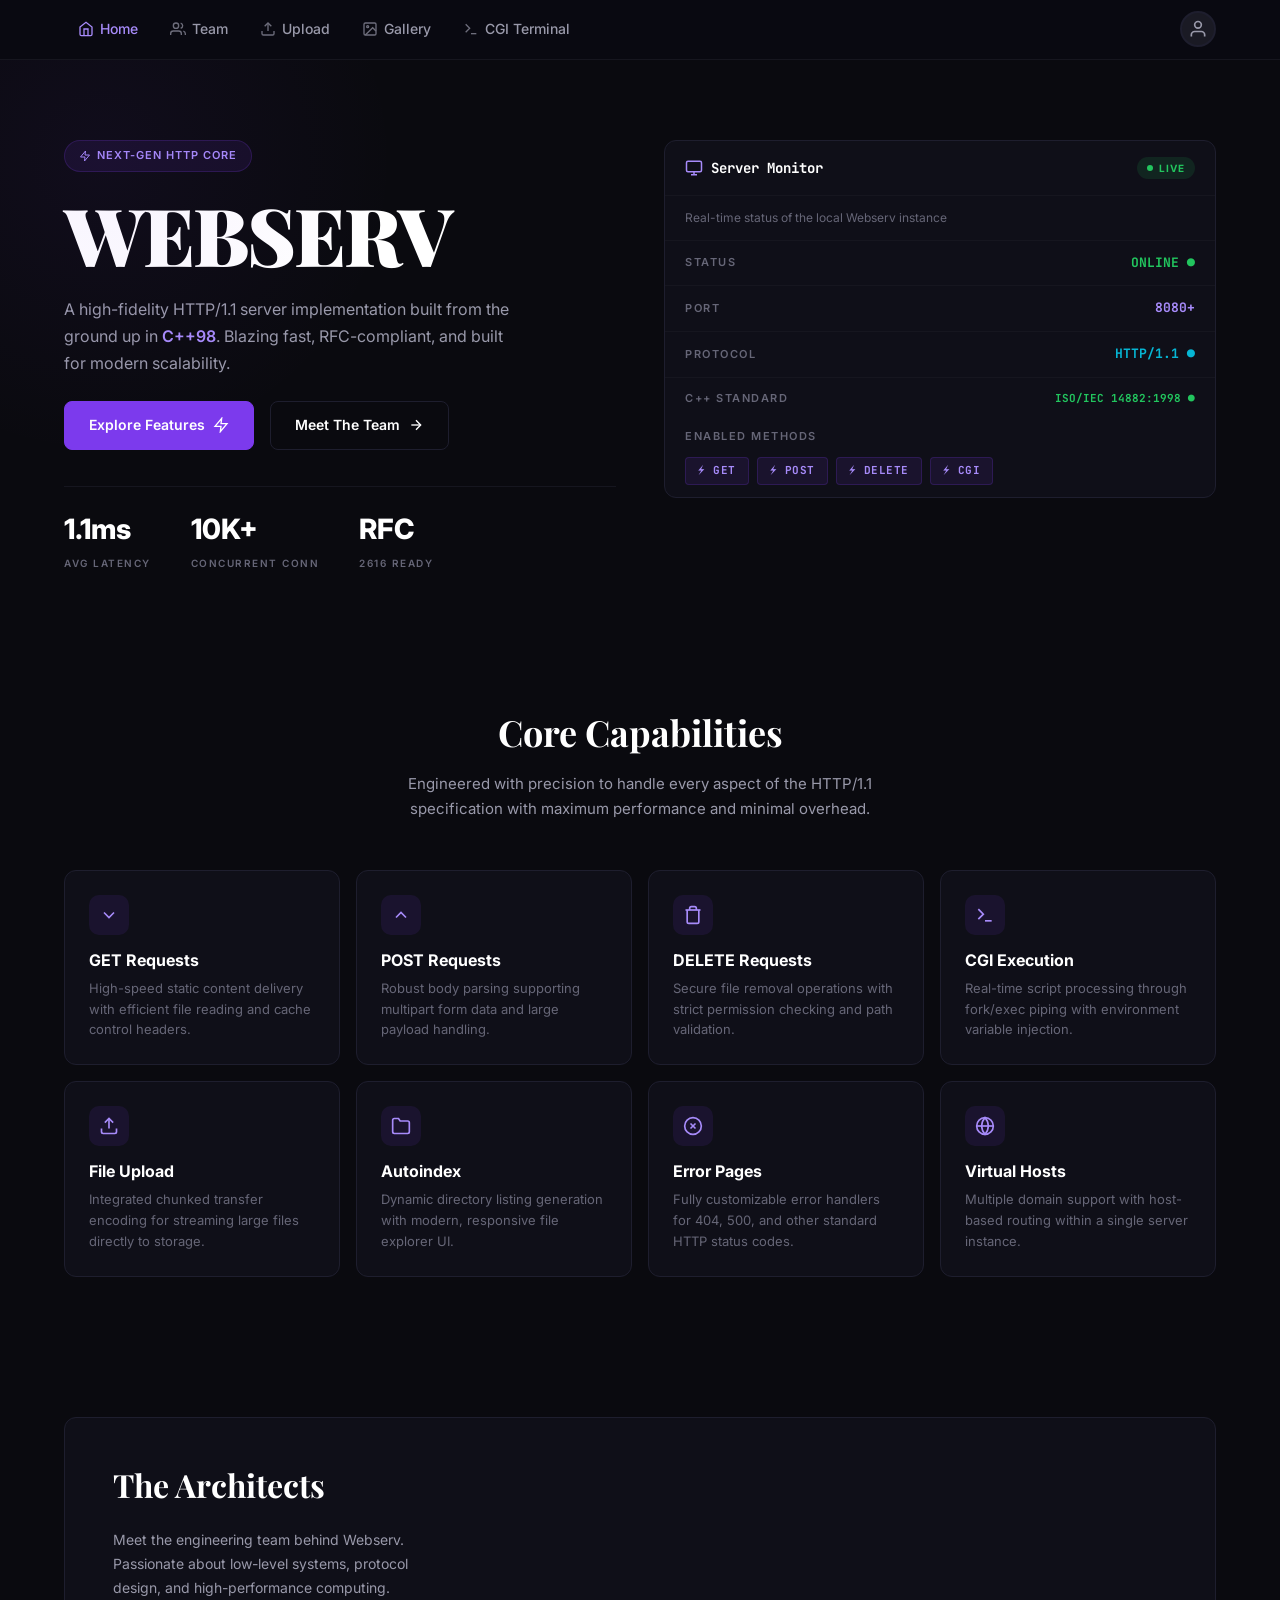
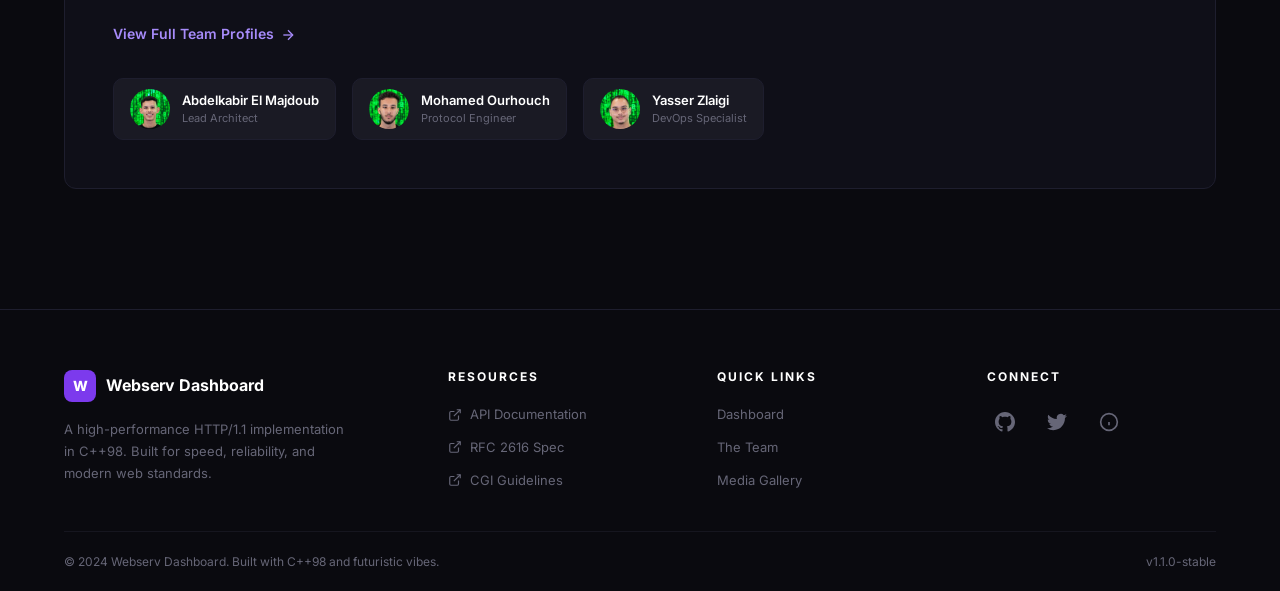
==== commit 55d371f8: "Fix error page theme" ====
--- a/www/index.html
+++ b/www/index.html
@@ -220,28 +220,28 @@
           <div class="architects-members">
             <div class="architect-mini">
               <div class="architect-mini-avatar">
-                <img src="assets/avatar-alex.png" alt="Alex Rivera" loading="lazy">
+                <img src="assets/ael-majd.jpg" alt="Abdelkabir El Majdoub" loading="lazy">
               </div>
               <div class="architect-mini-info">
-                <span class="architect-mini-name">Alex Rivera</span>
+                <span class="architect-mini-name">Abdelkabir El Majdoub</span>
                 <span class="architect-mini-role">Lead Architect</span>
               </div>
             </div>
             <div class="architect-mini">
               <div class="architect-mini-avatar">
-                <img src="assets/avatar-elena.png" alt="Jordan Chen" loading="lazy">
+                <img src="assets/mourhouc.jpg" alt="Mohamed Ourhouch" loading="lazy">
               </div>
               <div class="architect-mini-info">
-                <span class="architect-mini-name">Jordan Chen</span>
+                <span class="architect-mini-name">Mohamed Ourhouch</span>
                 <span class="architect-mini-role">Protocol Engineer</span>
               </div>
             </div>
             <div class="architect-mini">
               <div class="architect-mini-avatar">
-                <img src="assets/avatar-marcus.png" alt="Sam Taylor" loading="lazy">
+                <img src="assets/yazlaigi.jpg" alt="Yasser Zlaigi" loading="lazy">
               </div>
               <div class="architect-mini-info">
-                <span class="architect-mini-name">Sam Taylor</span>
+                <span class="architect-mini-name">Yasser Zlaigi</span>
                 <span class="architect-mini-role">DevOps Specialist</span>
               </div>
             </div>
@@ -291,7 +291,7 @@
         <div class="footer-column">
           <h4>Connect</h4>
           <div class="footer-social">
-            <a href="#" aria-label="GitHub">
+            <a href="https://github.com/ourhouchmohamed97/webserv" aria-label="GitHub">
               <svg viewBox="0 0 24 24" fill="currentColor"><path d="M12 0c-6.626 0-12 5.373-12 12 0 5.302 3.438 9.8 8.207 11.387.599.111.793-.261.793-.577v-2.234c-3.338.726-4.033-1.416-4.033-1.416-.546-1.387-1.333-1.756-1.333-1.756-1.089-.745.083-.729.083-.729 1.205.084 1.839 1.237 1.839 1.237 1.07 1.834 2.807 1.304 3.492.997.107-.775.418-1.305.762-1.604-2.665-.305-5.467-1.334-5.467-5.931 0-1.311.469-2.381 1.236-3.221-.124-.303-.535-1.524.117-3.176 0 0 1.008-.322 3.301 1.23.957-.266 1.983-.399 3.003-.404 1.02.005 2.047.138 3.006.404 2.291-1.552 3.297-1.23 3.297-1.23.653 1.653.242 2.874.118 3.176.77.84 1.235 1.911 1.235 3.221 0 4.609-2.807 5.624-5.479 5.921.43.372.823 1.102.823 2.222v3.293c0 .319.192.694.801.576 4.765-1.589 8.199-6.086 8.199-11.386 0-6.627-5.373-12-12-12z"/></svg>
             </a>
             <a href="#" aria-label="Twitter">
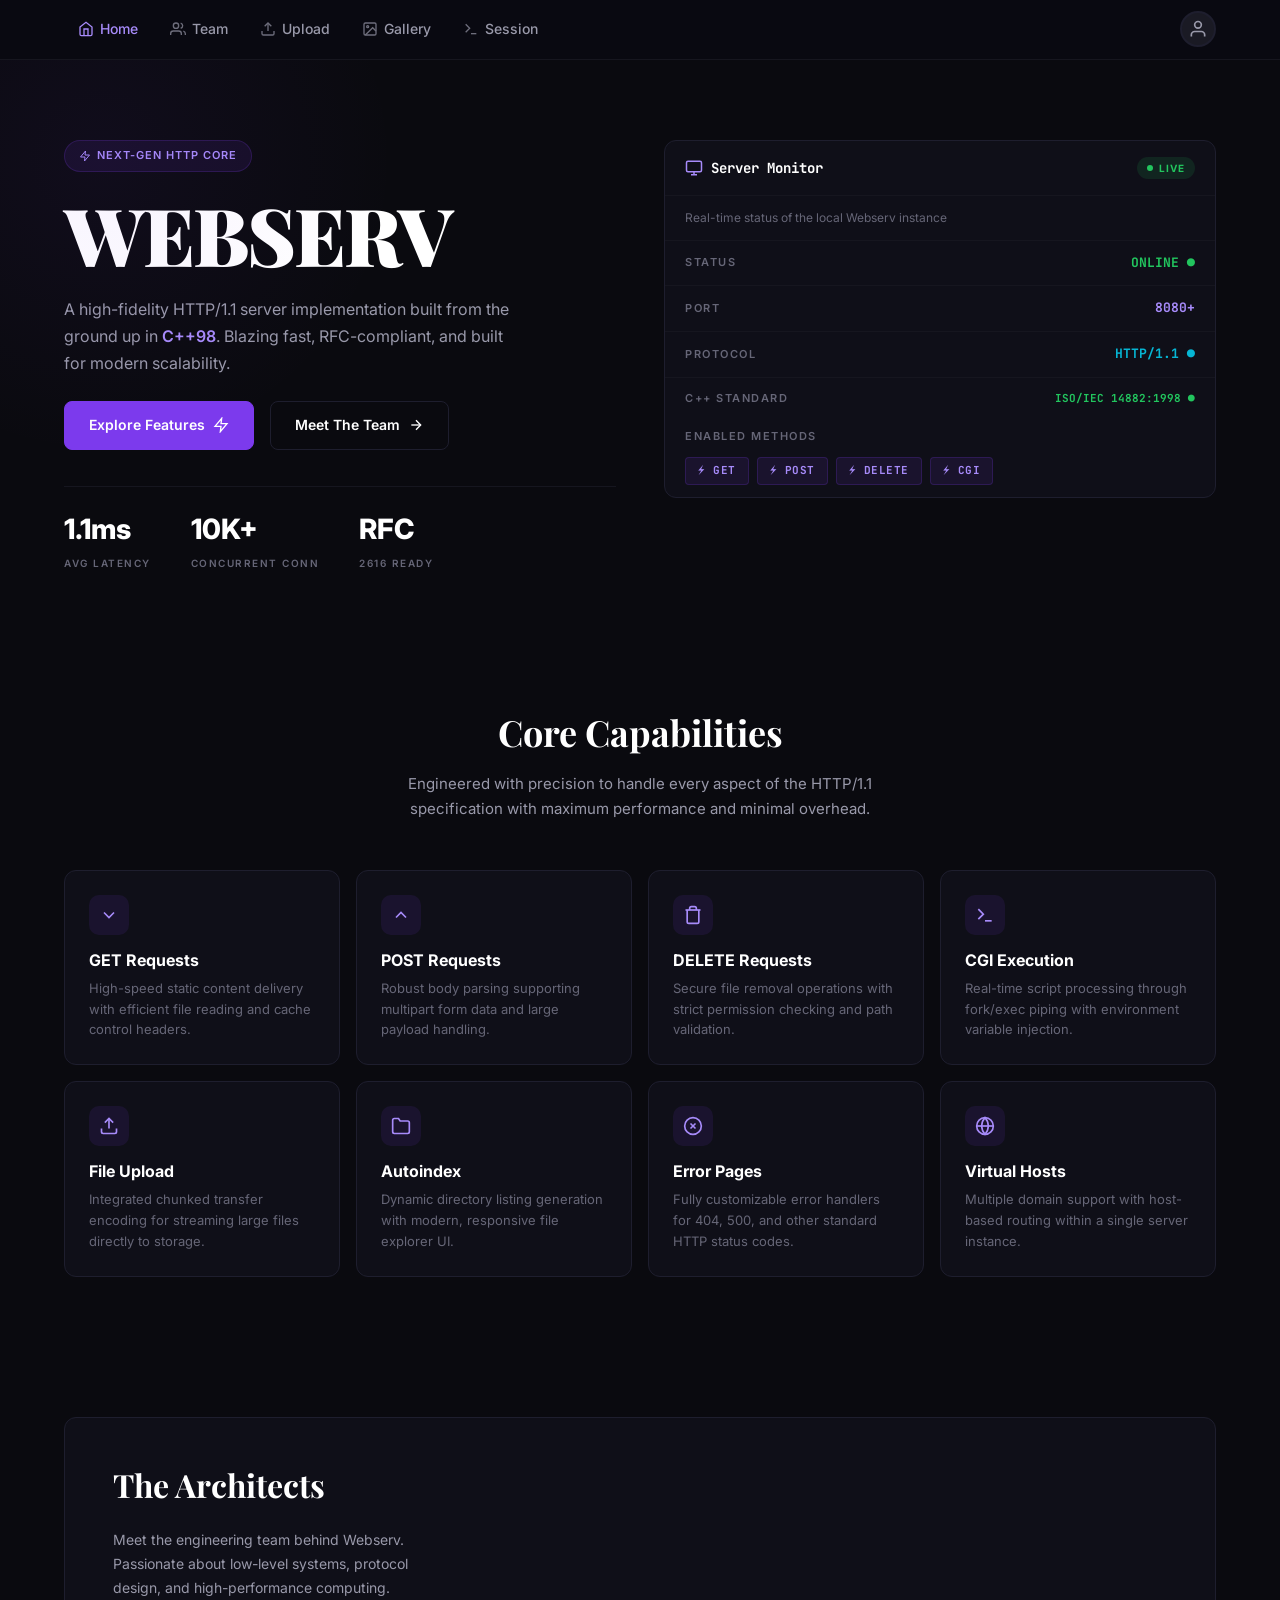
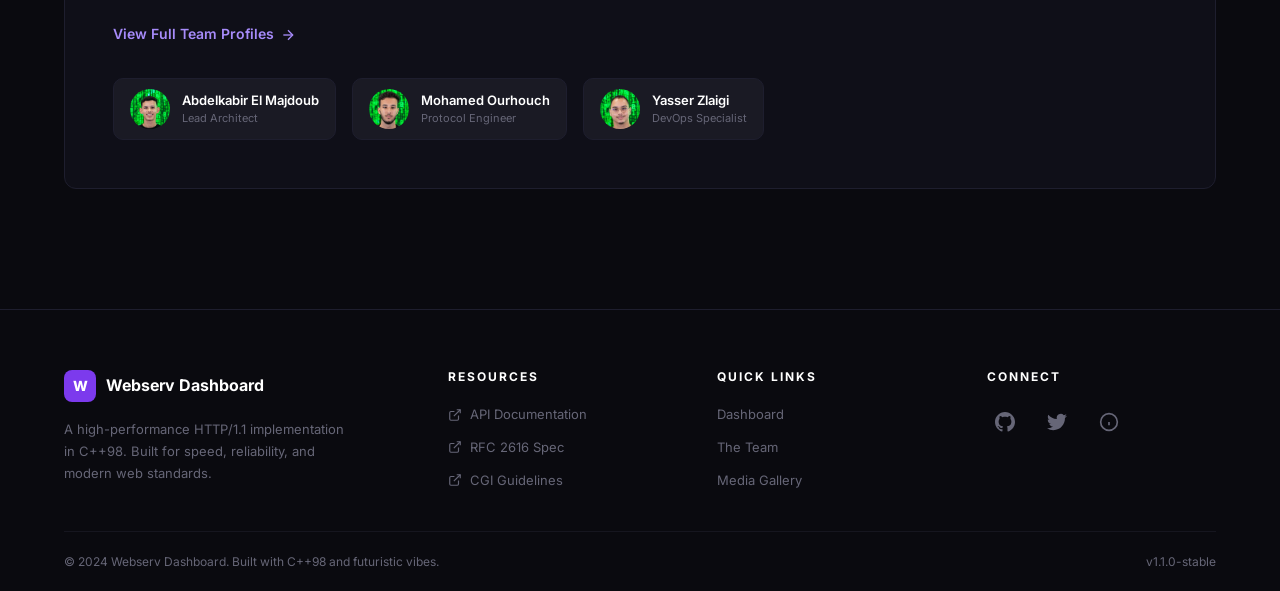
==== commit 6a2477e2: "refactor: decouple session dashboard UI into static HTML/CSS templates" ====
--- a/www/index.html
+++ b/www/index.html
@@ -29,9 +29,9 @@
           <svg class="nav-icon" viewBox="0 0 24 24" fill="none" stroke="currentColor" stroke-width="2"><rect x="3" y="3" width="18" height="18" rx="2" ry="2"/><circle cx="8.5" cy="8.5" r="1.5"/><polyline points="21 15 16 10 5 21"/></svg>
           Gallery
         </a>
-        <a href="cgi.html" class="nav-link" id="nav-cgi">
+        <a href="session" class="nav-link" id="nav-session">
           <svg class="nav-icon" viewBox="0 0 24 24" fill="none" stroke="currentColor" stroke-width="2"><polyline points="4 17 10 11 4 5"/><line x1="12" y1="19" x2="20" y2="19"/></svg>
-          CGI Terminal
+          Session
         </a>
       </div>
       <div class="nav-avatar" id="navAvatar">
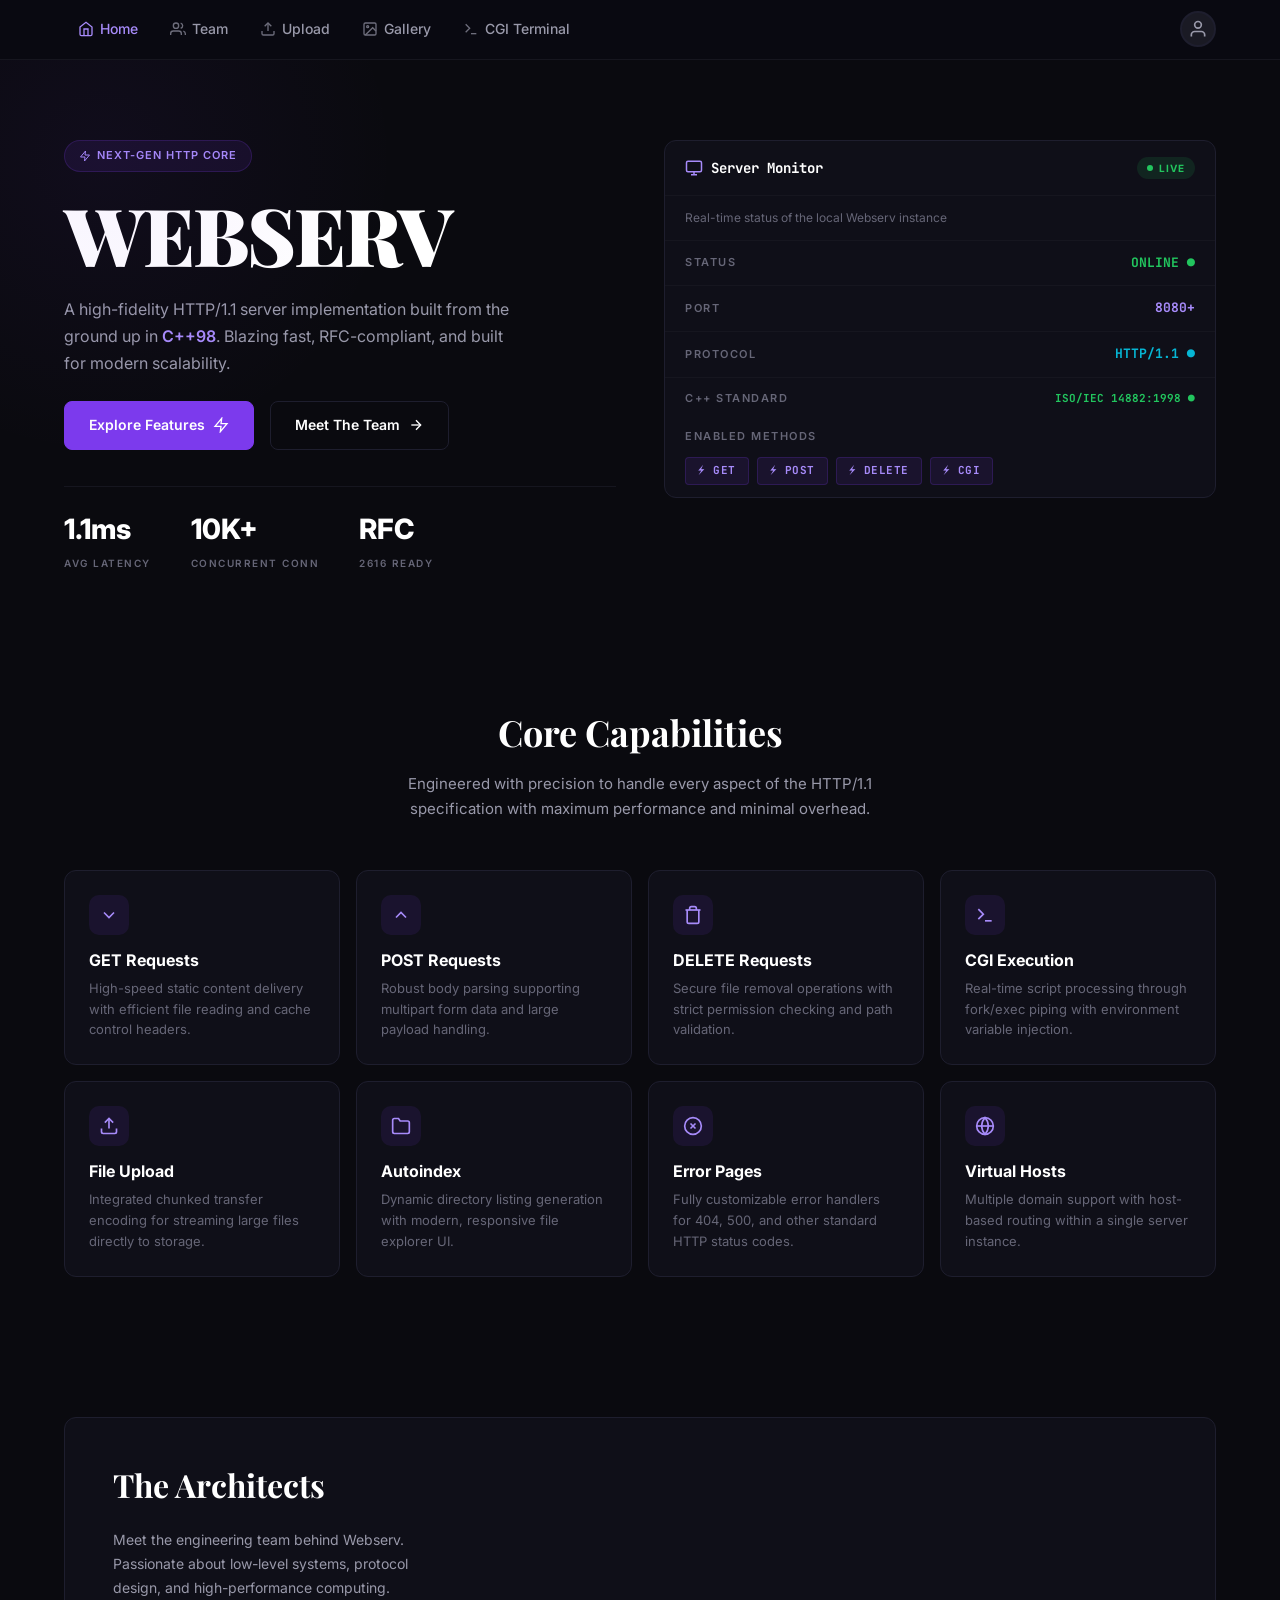
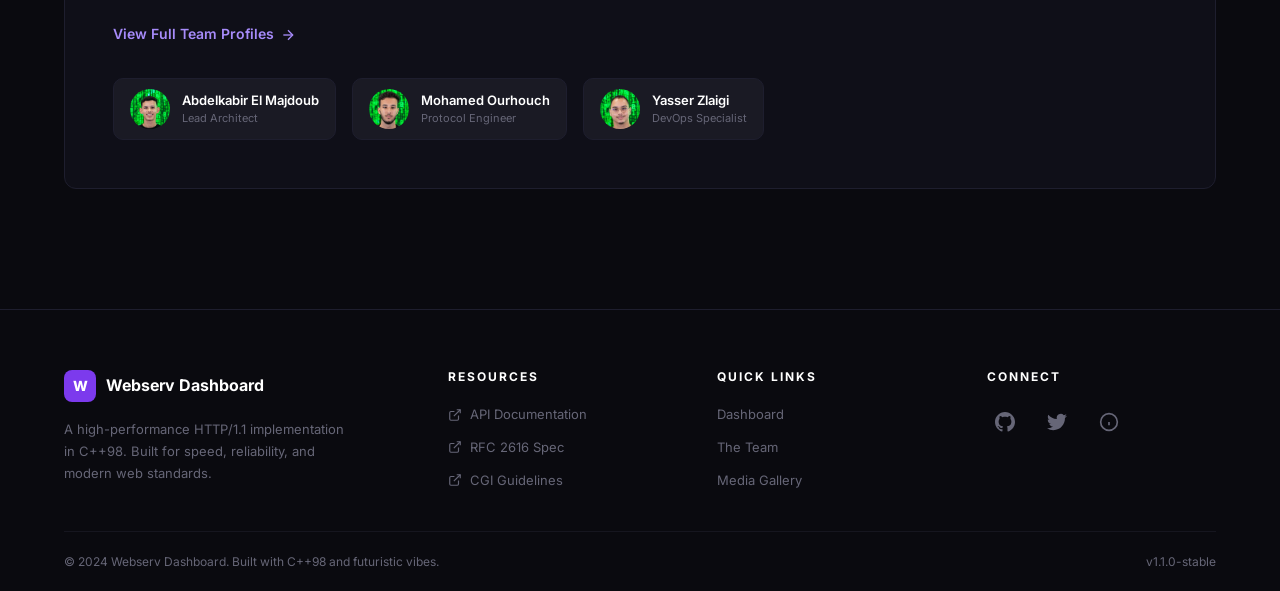
==== commit 4d5944a8: "Save changes" ====
--- a/www/index.html
+++ b/www/index.html
@@ -29,9 +29,9 @@
           <svg class="nav-icon" viewBox="0 0 24 24" fill="none" stroke="currentColor" stroke-width="2"><rect x="3" y="3" width="18" height="18" rx="2" ry="2"/><circle cx="8.5" cy="8.5" r="1.5"/><polyline points="21 15 16 10 5 21"/></svg>
           Gallery
         </a>
-        <a href="session" class="nav-link" id="nav-session">
+        <a href="cgi.html" class="nav-link" id="nav-cgi">
           <svg class="nav-icon" viewBox="0 0 24 24" fill="none" stroke="currentColor" stroke-width="2"><polyline points="4 17 10 11 4 5"/><line x1="12" y1="19" x2="20" y2="19"/></svg>
-          Session
+          CGI Terminal
         </a>
       </div>
       <div class="nav-avatar" id="navAvatar">
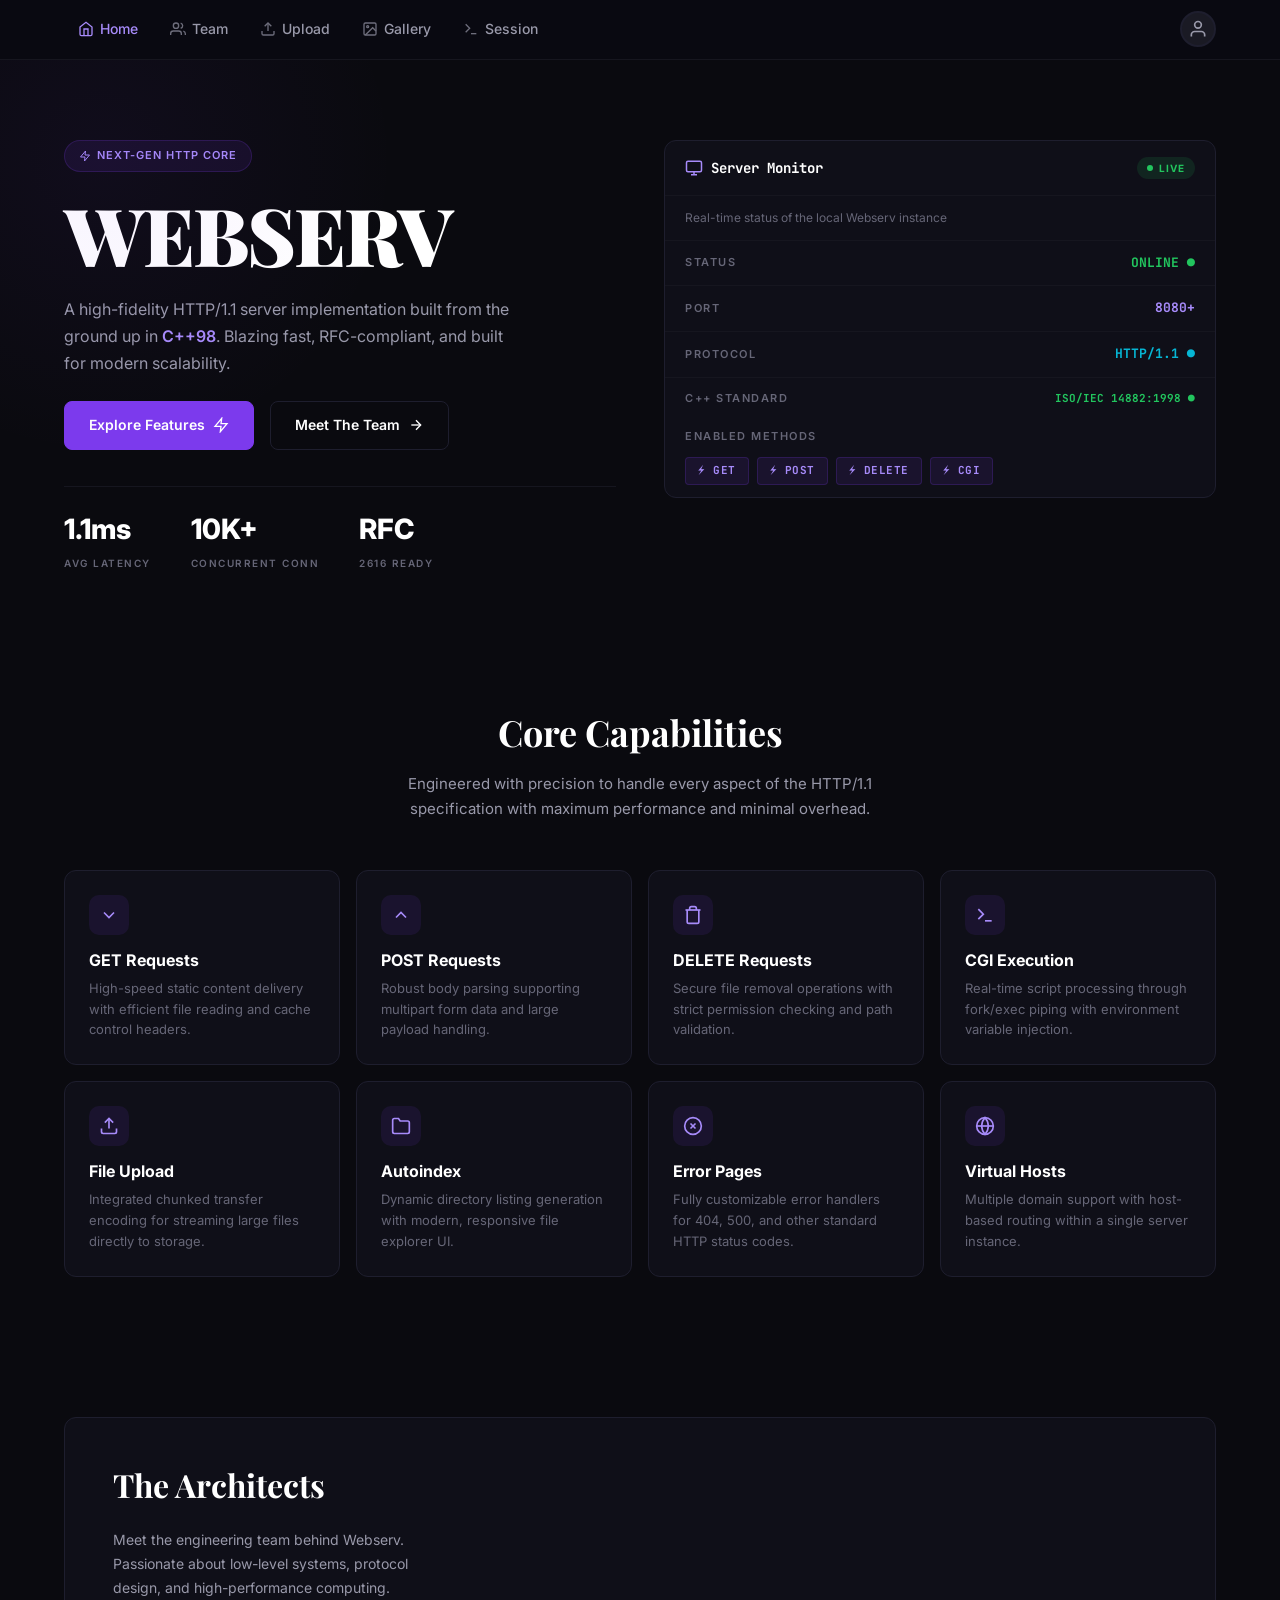
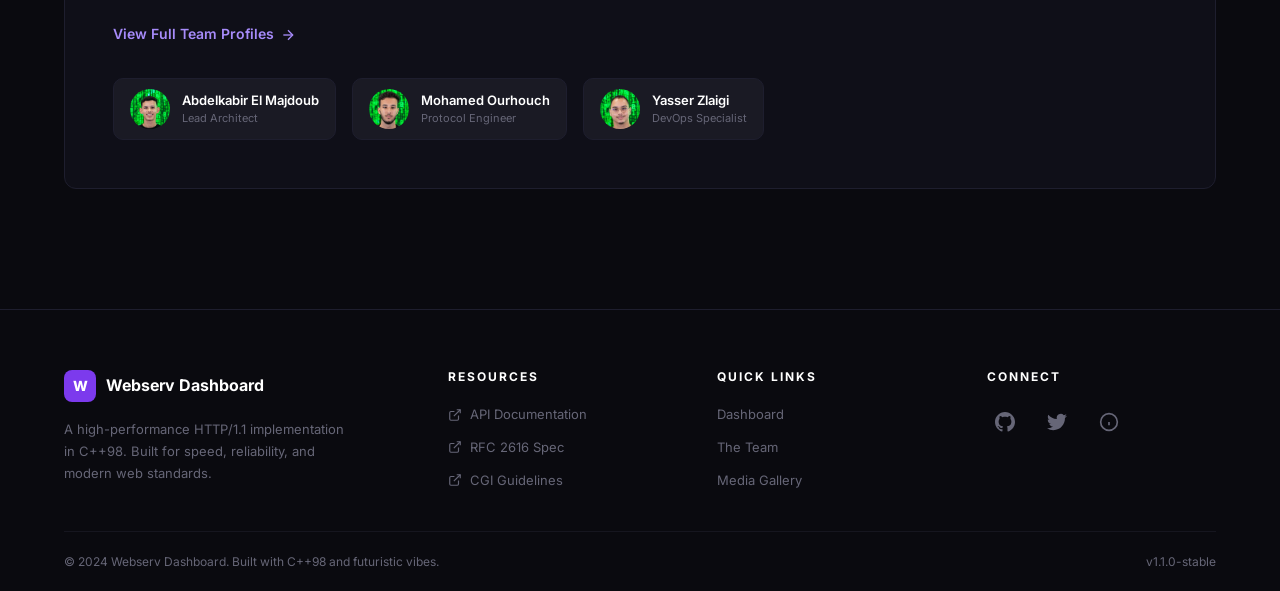
==== commit 8d310db7: "Prepare for deployment in RENDER" ====
--- a/www/index.html
+++ b/www/index.html
@@ -29,9 +29,9 @@
           <svg class="nav-icon" viewBox="0 0 24 24" fill="none" stroke="currentColor" stroke-width="2"><rect x="3" y="3" width="18" height="18" rx="2" ry="2"/><circle cx="8.5" cy="8.5" r="1.5"/><polyline points="21 15 16 10 5 21"/></svg>
           Gallery
         </a>
-        <a href="cgi.html" class="nav-link" id="nav-cgi">
+        <a href="session" class="nav-link" id="nav-session">
           <svg class="nav-icon" viewBox="0 0 24 24" fill="none" stroke="currentColor" stroke-width="2"><polyline points="4 17 10 11 4 5"/><line x1="12" y1="19" x2="20" y2="19"/></svg>
-          CGI Terminal
+          Session
         </a>
       </div>
       <div class="nav-avatar" id="navAvatar">
